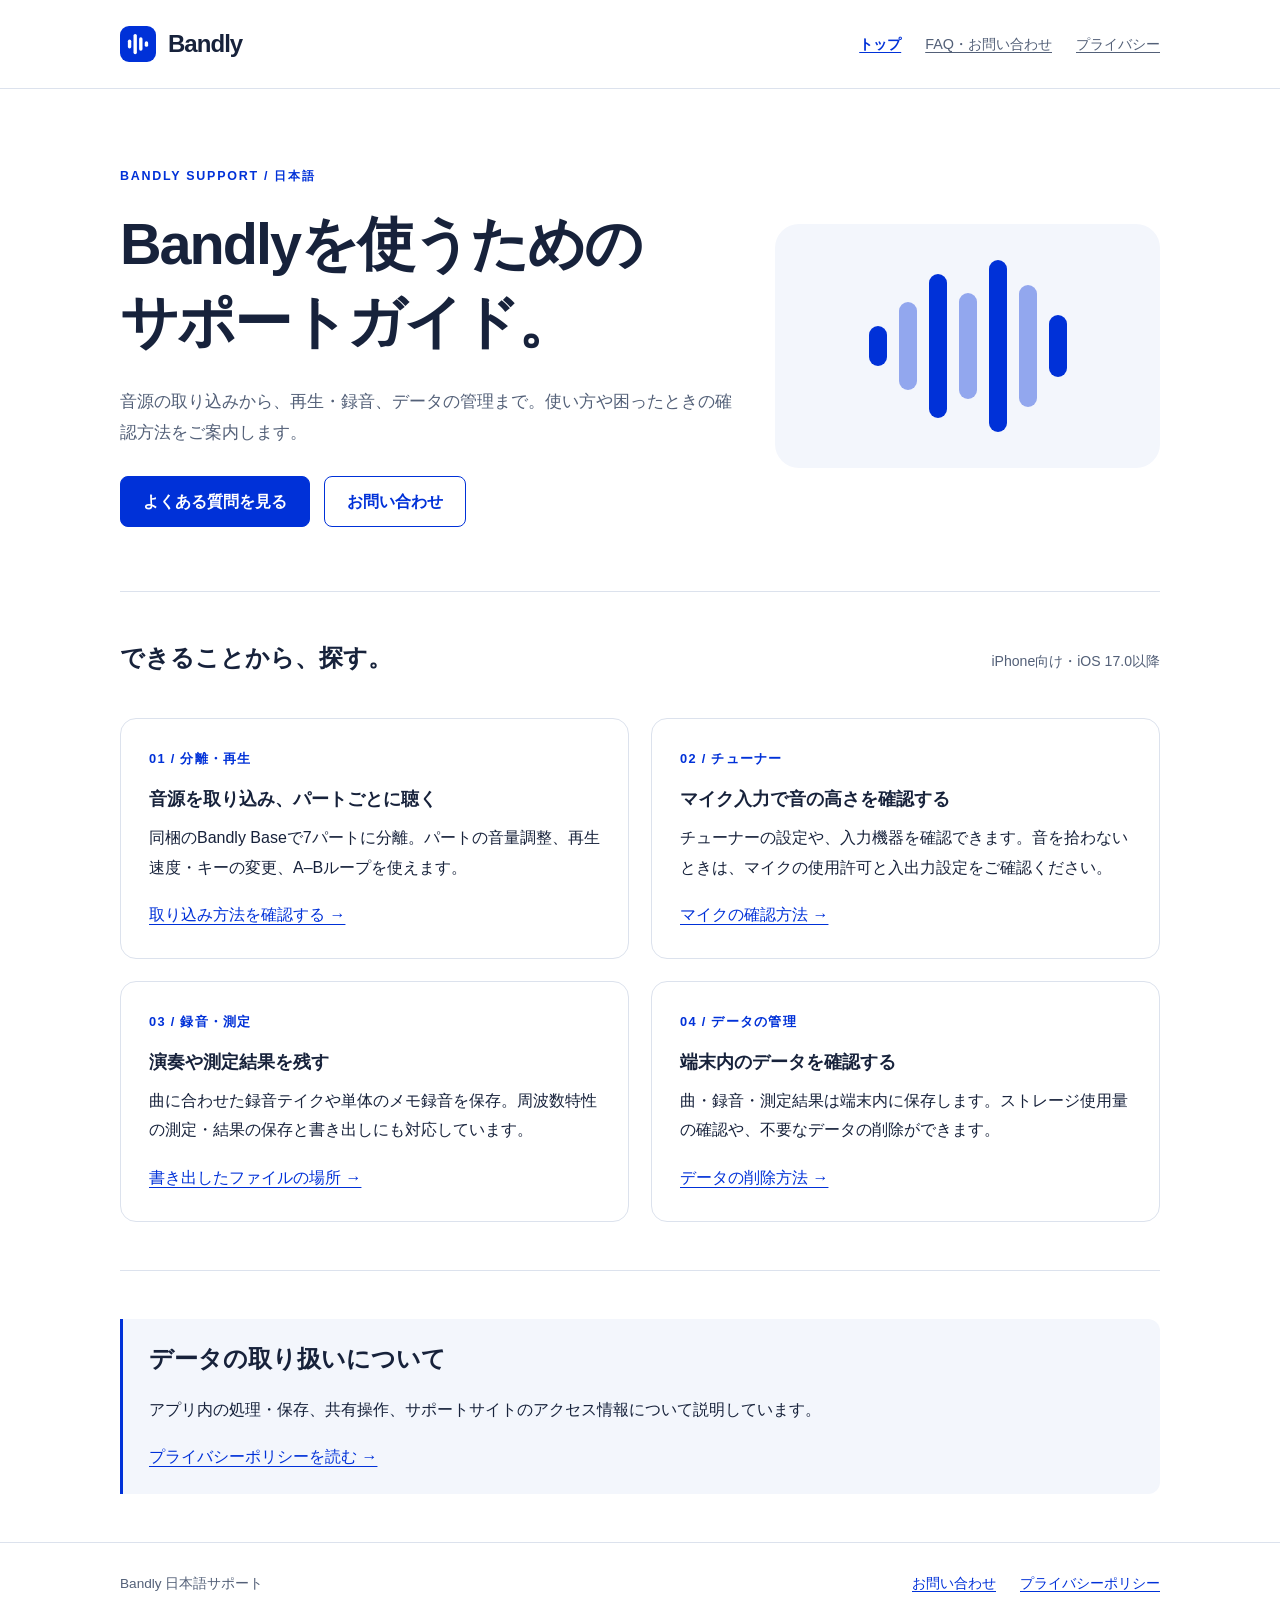
==== support-site/index.html @ fe1da290 "Add files via upload" ====
<!doctype html>
<html lang="ja">
<head>
  <meta charset="utf-8">
  <meta name="viewport" content="width=device-width, initial-scale=1">
  <meta name="description" content="Bandlyの日本語サポートサイト。使い方、よくある質問、お問い合わせ先、プライバシーポリシーをご案内します。">
  <title>Bandly｜日本語サポート</title>
  <link rel="icon" href="assets/favicon.svg" type="image/svg+xml">
  <link rel="stylesheet" href="assets/style.css">
</head>
<body>
  <a class="skip" href="#main">本文へ移動</a>
  <header class="site-header"><div class="wrap header-inner">
    <a class="brand" href="./"><img src="assets/favicon.svg" alt="" width="36" height="36">Bandly</a>
    <nav class="site-nav" aria-label="メインナビゲーション">
      <a href="./" aria-current="page">トップ</a><a href="support.html">FAQ・お問い合わせ</a><a href="privacy.html">プライバシー</a>
    </nav>
  </div></header>
  <main id="main" class="wrap">
    <section class="hero" aria-labelledby="title">
      <div><p class="eyebrow">BANDLY SUPPORT / 日本語</p>
        <h1 id="title">Bandlyを使うための<br>サポートガイド。</h1>
        <p class="lead">音源の取り込みから、再生・録音、データの管理まで。使い方や困ったときの確認方法をご案内します。</p>
        <div class="actions"><a class="button primary" href="support.html">よくある質問を見る</a><a class="button" href="support.html#contact">お問い合わせ</a></div>
      </div>
      <div class="signal" aria-hidden="true"><i style="--height:40px"></i><i style="--height:88px"></i><i style="--height:144px"></i><i style="--height:106px"></i><i style="--height:172px"></i><i style="--height:122px"></i><i style="--height:62px"></i></div>
    </section>
    <section class="section" aria-labelledby="features">
      <div class="section-heading"><h2 id="features">できることから、探す。</h2><p class="small">iPhone向け・iOS 17.0以降</p></div>
      <div class="grid">
        <article class="card"><p class="number">01 / 分離・再生</p><h3>音源を取り込み、パートごとに聴く</h3><p>同梱のBandly Baseで7パートに分離。パートの音量調整、再生速度・キーの変更、A–Bループを使えます。</p><a href="support.html#import">取り込み方法を確認する →</a></article>
        <article class="card"><p class="number">02 / チューナー</p><h3>マイク入力で音の高さを確認する</h3><p>チューナーの設定や、入力機器を確認できます。音を拾わないときは、マイクの使用許可と入出力設定をご確認ください。</p><a href="support.html#microphone">マイクの確認方法 →</a></article>
        <article class="card"><p class="number">03 / 録音・測定</p><h3>演奏や測定結果を残す</h3><p>曲に合わせた録音テイクや単体のメモ録音を保存。周波数特性の測定・結果の保存と書き出しにも対応しています。</p><a href="support.html#export">書き出したファイルの場所 →</a></article>
        <article class="card"><p class="number">04 / データの管理</p><h3>端末内のデータを確認する</h3><p>曲・録音・測定結果は端末内に保存します。ストレージ使用量の確認や、不要なデータの削除ができます。</p><a href="support.html#storage">データの削除方法 →</a></article>
      </div>
    </section>
    <section class="section" aria-labelledby="privacy"><div class="note"><h2 id="privacy">データの取り扱いについて</h2><p>アプリ内の処理・保存、共有操作、サポートサイトのアクセス情報について説明しています。</p><a href="privacy.html">プライバシーポリシーを読む →</a></div></section>
  </main>
  <footer class="site-footer"><div class="wrap footer-inner"><p>Bandly 日本語サポート</p><div class="footer-links"><a href="support.html#contact">お問い合わせ</a><a href="privacy.html">プライバシーポリシー</a></div></div></footer>
</body>
</html>
---- support-site/assets/style.css ----
:root{color-scheme:light;--ink:#17223b;--muted:#536078;--blue:#0031d8;--line:#dce2ed;--paper:#fff;--wash:#f3f6fc;--radius:16px;font-family:-apple-system,BlinkMacSystemFont,"Hiragino Sans","Noto Sans JP","Yu Gothic",sans-serif;font-size:16px;line-height:1.85;color:var(--ink);background:var(--paper)}
*{box-sizing:border-box}body{margin:0}a{color:var(--blue);text-underline-offset:.22em;overflow-wrap:anywhere}a:hover{text-decoration-thickness:2px}a:focus-visible,summary:focus-visible{outline:3px solid var(--blue);outline-offset:5px;border-radius:3px}h1,h2,h3,p{margin-top:0}h1{font-size:clamp(2rem,5vw,3.6rem);line-height:1.35;letter-spacing:-.035em;margin-bottom:24px}h2{font-size:1.5rem;line-height:1.5;margin-bottom:18px}h3{font-size:1.1rem;line-height:1.6;margin-bottom:10px}p{margin-bottom:18px}ul,ol{padding-left:1.5em}li+li{margin-top:8px}.wrap{width:min(1040px,calc(100% - 48px));margin-inline:auto}.skip{position:absolute;left:16px;top:-100px;padding:10px 20px;background:#fff;z-index:2}.skip:focus{top:12px}.site-header{border-bottom:1px solid var(--line)}.header-inner{display:flex;align-items:center;justify-content:space-between;gap:24px;min-height:88px}.brand{display:inline-flex;gap:12px;align-items:center;color:var(--ink);text-decoration:none;font-size:1.5rem;font-weight:750;letter-spacing:-.04em}.brand img{width:36px;height:36px}.site-nav{display:flex;flex-wrap:wrap;gap:8px 24px;font-size:.9rem}.site-nav a{color:var(--muted);padding-block:10px}.site-nav a[aria-current=page]{color:var(--blue);font-weight:700}.hero{display:grid;grid-template-columns:1.6fr 1fr;gap:40px;align-items:center;padding-block:76px 64px}.eyebrow{font-size:.78rem;font-weight:750;letter-spacing:.14em;color:var(--blue);margin-bottom:18px}.lead{font-size:1.05rem;color:var(--muted);max-width:40em}.actions{display:flex;flex-wrap:wrap;gap:14px;margin-top:28px}.button{display:inline-flex;align-items:center;justify-content:center;min-height:48px;padding:10px 22px;border-radius:8px;font-weight:700;text-decoration:none;border:1px solid var(--blue);color:var(--blue);background:#fff}.button.primary{color:#fff;background:var(--blue)}.button:hover{box-shadow:0 3px 12px #0031d81a}.signal{height:244px;background:var(--wash);border-radius:24px;display:flex;gap:12px;align-items:center;justify-content:center;padding:32px}.signal i{display:block;flex:1;max-width:18px;border-radius:10px;background:var(--blue);height:var(--height)}.signal i:nth-child(even){opacity:.4}.section{padding-block:48px;border-top:1px solid var(--line)}.section-heading{display:flex;justify-content:space-between;align-items:baseline;gap:24px;margin-bottom:24px}.grid{display:grid;grid-template-columns:repeat(2,minmax(0,1fr));gap:22px}.card{border:1px solid var(--line);border-radius:var(--radius);padding:28px}.card p:last-child{margin-bottom:0}.number{font-variant-numeric:tabular-nums;color:var(--blue);font-size:.8rem;font-weight:700;letter-spacing:.1em;margin-bottom:14px}.note{background:var(--wash);border-left:3px solid var(--blue);padding:22px 26px;border-radius:0 12px 12px 0}.note p:last-child{margin-bottom:0}.page-head{padding-block:54px 34px;max-width:780px}.page-head h1{font-size:clamp(2rem,4vw,2.75rem)}.content{max-width:780px;padding-bottom:64px}.toc{display:flex;flex-wrap:wrap;gap:10px 24px;padding-block:18px;border-block:1px solid var(--line);margin-bottom:36px}.faq{border-top:1px solid var(--line)}details{border-bottom:1px solid var(--line)}summary{cursor:pointer;padding:22px 34px 22px 0;font-weight:700;line-height:1.65}details>div{padding:0 0 18px}details p:last-child{margin-bottom:0}.contact{margin-top:48px;padding:32px;background:var(--wash);border-radius:var(--radius)}.email{font-size:clamp(1.05rem,3.7vw,1.4rem);font-weight:700}.small{font-size:.88rem;color:var(--muted)}.policy section{margin-top:36px;scroll-margin-top:24px}.policy h2{font-size:1.25rem}.site-footer{border-top:1px solid var(--line);padding-block:28px 38px;color:var(--muted);font-size:.85rem}.footer-inner{display:flex;justify-content:space-between;flex-wrap:wrap;gap:14px}.footer-links{display:flex;flex-wrap:wrap;gap:12px 24px}.site-footer p{margin:0}#contact{scroll-margin-top:24px}::selection{background:#dae4ff}
@media(max-width:700px){.wrap{width:calc(100% - 36px)}.header-inner{align-items:flex-start;flex-direction:column;gap:8px;padding-block:18px}.site-nav{gap:4px 18px;font-size:.82rem}.hero{grid-template-columns:1fr;padding-block:42px;gap:30px}.signal{height:120px;border-radius:16px;padding:22px 46px}.signal i{height:calc(var(--height) * .45)}.grid{grid-template-columns:1fr}.section{padding-block:32px}.section-heading{display:block}.card{padding:24px}.page-head{padding-top:36px}.contact{padding:24px}.footer-inner{flex-direction:column}.actions .button{flex:1;white-space:nowrap}}
@media print{.site-nav,.signal,.skip,.actions{display:none}body{color:#000}.wrap{width:100%}.hero,.page-head{padding-block:20px}.site-footer{margin-top:20px}a{color:#000}.card,.contact,.note{break-inside:avoid}}
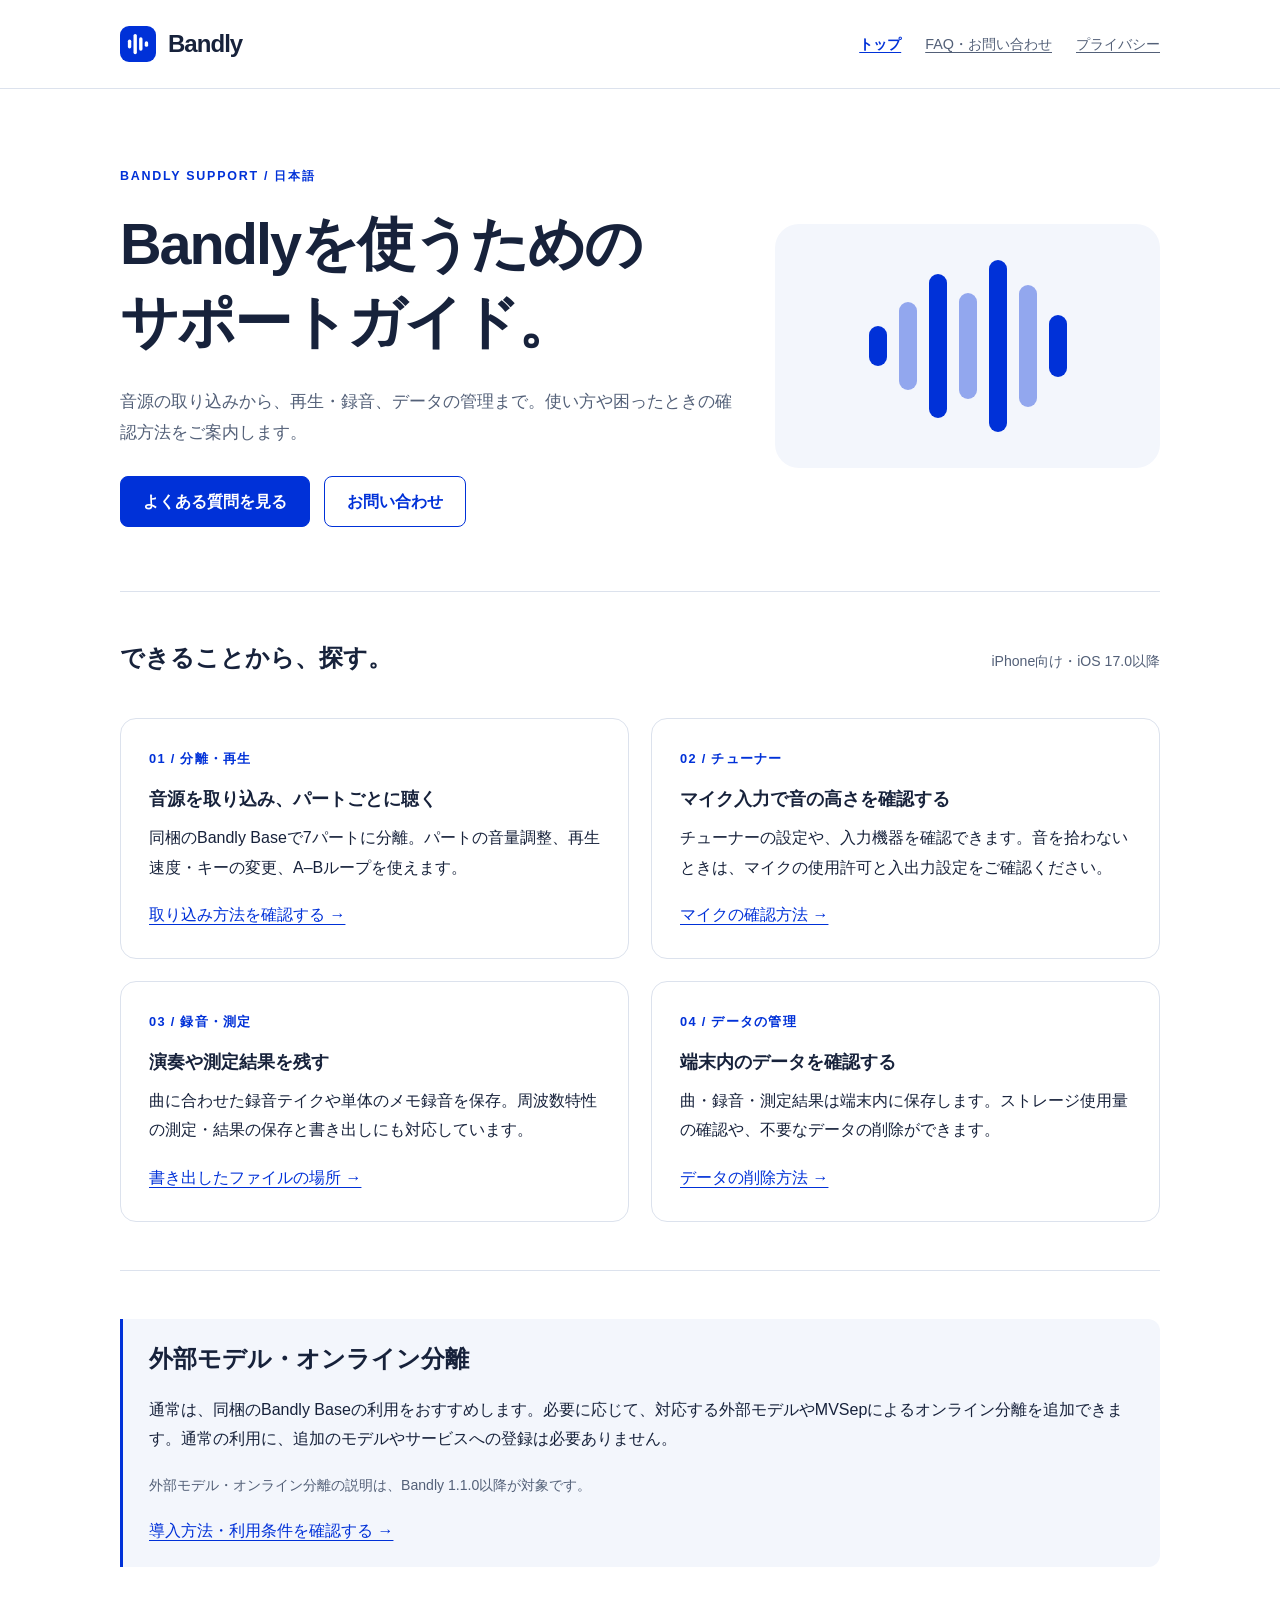
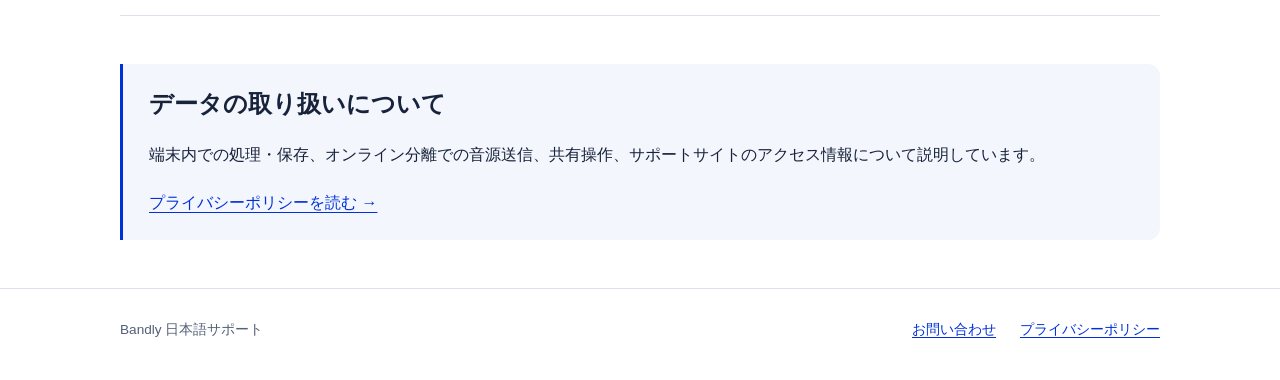
==== commit 03000ab8: "Update support site for Bandly 1.1.0" ====
--- a/support-site/index.html
+++ b/support-site/index.html
@@ -34,7 +34,8 @@
         <article class="card"><p class="number">04 / データの管理</p><h3>端末内のデータを確認する</h3><p>曲・録音・測定結果は端末内に保存します。ストレージ使用量の確認や、不要なデータの削除ができます。</p><a href="support.html#storage">データの削除方法 →</a></article>
       </div>
     </section>
-    <section class="section" aria-labelledby="privacy"><div class="note"><h2 id="privacy">データの取り扱いについて</h2><p>アプリ内の処理・保存、共有操作、サポートサイトのアクセス情報について説明しています。</p><a href="privacy.html">プライバシーポリシーを読む →</a></div></section>
+    <section class="section" aria-labelledby="external-models"><div class="note"><h2 id="external-models">外部モデル・オンライン分離</h2><p>通常は、同梱のBandly Baseの利用をおすすめします。必要に応じて、対応する外部モデルやMVSepによるオンライン分離を追加できます。通常の利用に、追加のモデルやサービスへの登録は必要ありません。</p><p class="small">外部モデル・オンライン分離の説明は、Bandly 1.1.0以降が対象です。</p><a href="support.html#external-models">導入方法・利用条件を確認する →</a></div></section>
+    <section class="section" aria-labelledby="privacy"><div class="note"><h2 id="privacy">データの取り扱いについて</h2><p>端末内での処理・保存、オンライン分離での音源送信、共有操作、サポートサイトのアクセス情報について説明しています。</p><a href="privacy.html">プライバシーポリシーを読む →</a></div></section>
   </main>
   <footer class="site-footer"><div class="wrap footer-inner"><p>Bandly 日本語サポート</p><div class="footer-links"><a href="support.html#contact">お問い合わせ</a><a href="privacy.html">プライバシーポリシー</a></div></div></footer>
 </body>
